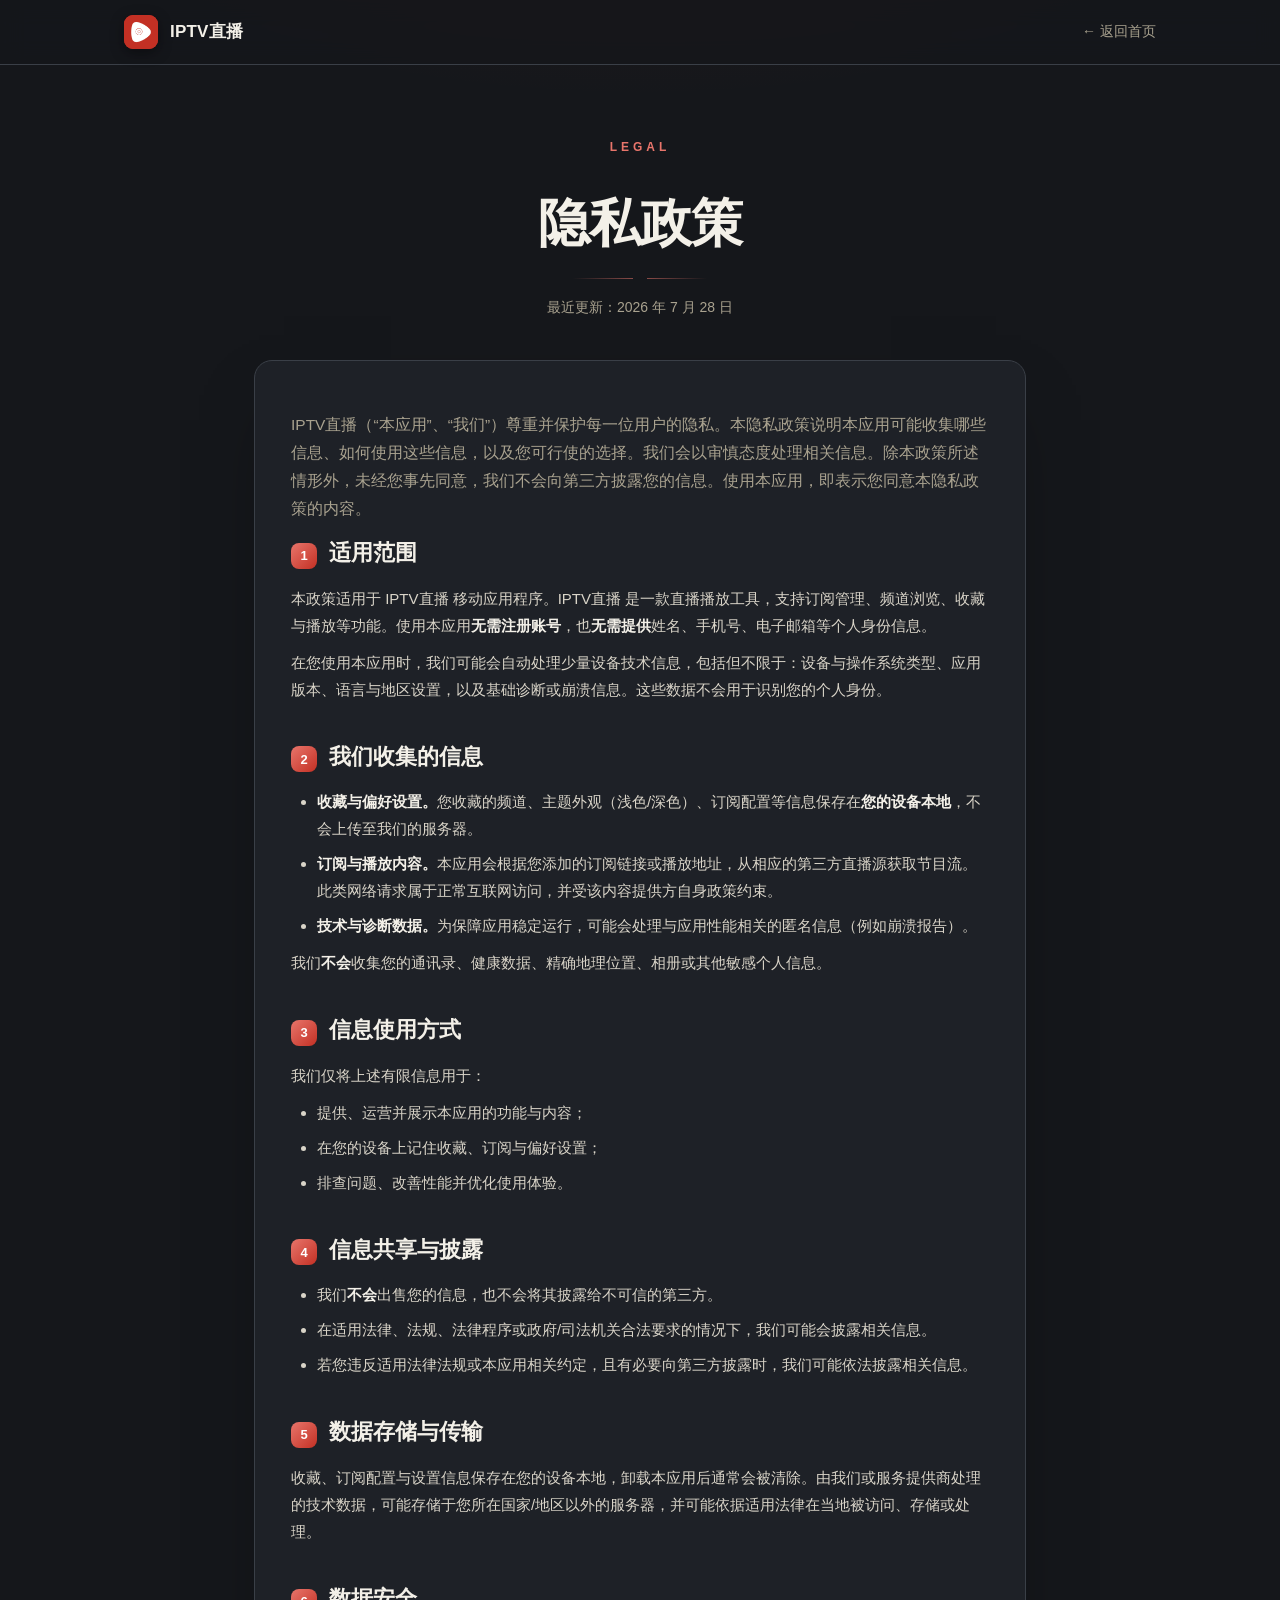
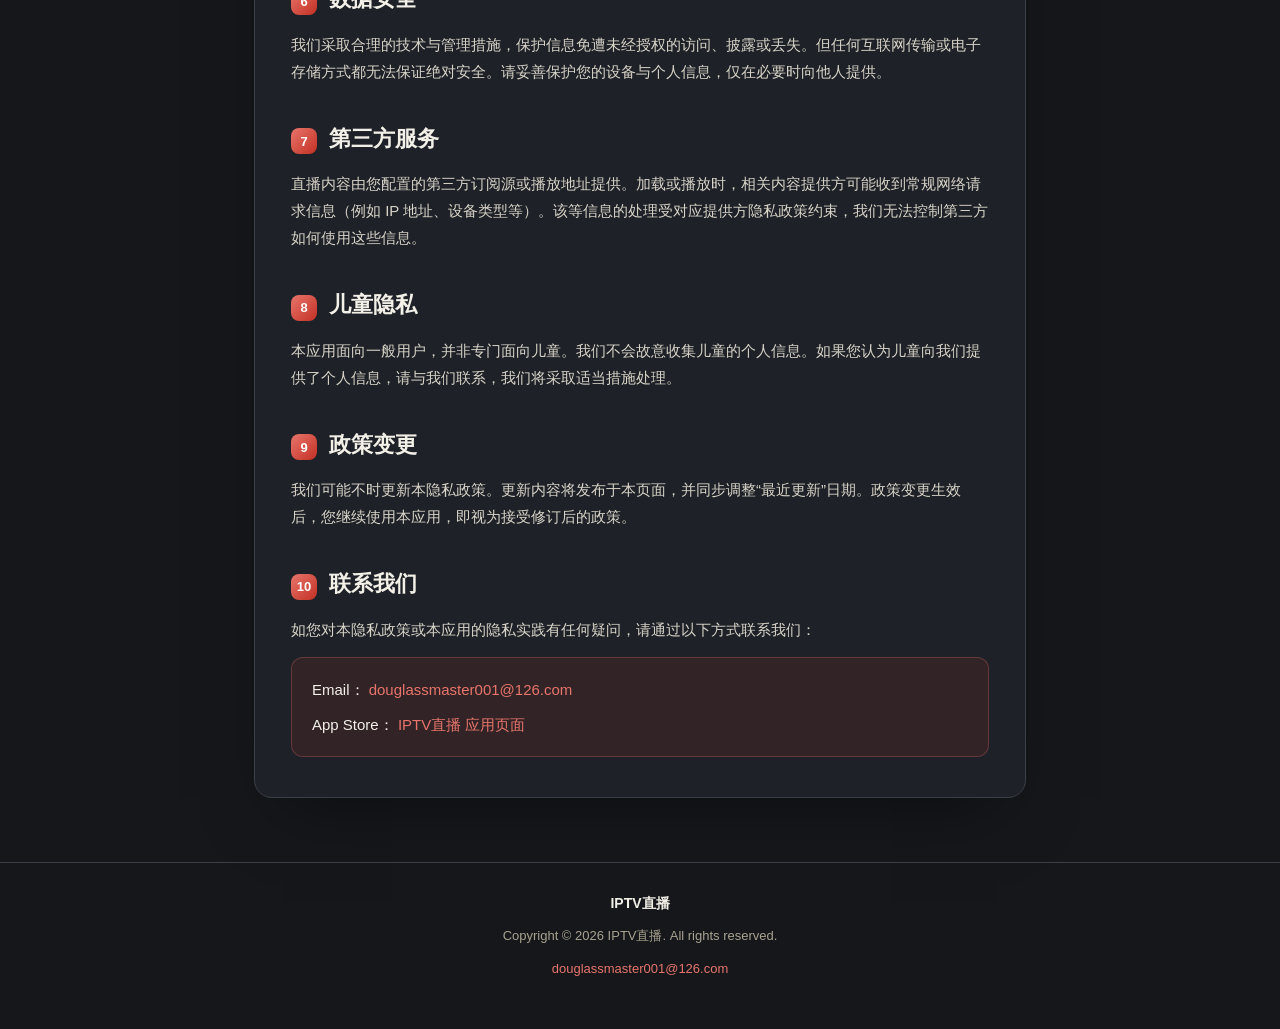
==== support/privacy.html @ 2633f3f6 "Add files via upload" ====
<!DOCTYPE html>
<html lang="zh-CN">
<head>
  <meta charset="UTF-8" />
  <meta name="viewport" content="width=device-width, initial-scale=1.0" />
  <title>隐私政策 — IPTV直播</title>
  <meta
    name="description"
    content="IPTV直播隐私政策。了解应用可能收集的信息、使用方式以及您的隐私选择。"
  />
  <style>
    :root {
      --bg: #15171B;
      --bg-elev: #1E2127;
      --ink: #F3F0E8;
      --muted: #A9A28F;
      --accent: #C33024;
      --accent-soft: #E8756B;
      --border: #3A3F47;
      --shadow: rgba(0, 0, 0, 0.5);
      --maxw: 820px;
    }

    * { box-sizing: border-box; margin: 0; padding: 0; }
    html { scroll-behavior: smooth; }

    body {
      background:
        radial-gradient(1200px 600px at 50% -10%, rgba(195, 48, 36, 0.14), transparent 60%),
        var(--bg);
      color: var(--ink);
      font-family: -apple-system, BlinkMacSystemFont, "SF Pro Text", "PingFang SC",
        "Helvetica Neue", "Segoe UI", sans-serif;
      font-weight: 400;
      line-height: 1.8;
      -webkit-font-smoothing: antialiased;
    }

    a { color: var(--accent-soft); text-decoration: none; }
    a:hover { text-decoration: underline; }

    .wrap { max-width: var(--maxw); margin: 0 auto; padding: 0 24px; }

    header {
      position: sticky; top: 0; z-index: 20;
      backdrop-filter: saturate(140%) blur(12px);
      background: rgba(21, 23, 27, 0.72);
      border-bottom: 1px solid var(--border);
    }
    .nav {
      display: flex; align-items: center; justify-content: space-between; height: 64px;
      max-width: 1080px; margin: 0 auto; padding: 0 24px;
    }
    .brand { display: flex; align-items: center; gap: 12px; color: inherit; text-decoration: none; }
    .brand:hover { text-decoration: none; }
    .brand .logo {
      width: 34px; height: 34px; border-radius: 9px; overflow: hidden;
      box-shadow: 0 4px 14px rgba(0,0,0,0.4);
      background: var(--accent);
    }
    .brand .logo img { width: 100%; height: 100%; display: block; object-fit: cover; }
    .brand .name { font-size: 17px; font-weight: 600; letter-spacing: 0.2px; color: var(--ink); }
    .nav .back { font-size: 14px; color: var(--muted); }
    .nav .back:hover { color: var(--ink); text-decoration: none; }

    .doc-head { text-align: center; padding: 72px 0 40px; }
    .doc-head .eyebrow {
      font-size: 12px; letter-spacing: 4px; text-transform: uppercase;
      color: var(--accent-soft); margin-bottom: 18px; font-weight: 600;
    }
    .doc-head h1 {
      font-size: clamp(34px, 6vw, 52px);
      font-weight: 700; letter-spacing: -0.02em;
    }
    .doc-head .meta { color: var(--muted); font-size: 14px; margin-top: 16px; }

    .rule { display: flex; align-items: center; justify-content: center; gap: 14px; margin: 8px 0 0; }
    .rule::before, .rule::after {
      content: ""; height: 1px; width: 60px;
      background: linear-gradient(90deg, transparent, rgba(232, 117, 107, 0.55));
    }
    .rule::after { background: linear-gradient(90deg, rgba(232, 117, 107, 0.55), transparent); }

    article {
      background: var(--bg-elev);
      border: 1px solid var(--border);
      border-radius: 18px;
      padding: 40px 36px;
      margin-bottom: 64px;
      box-shadow: 0 30px 70px -30px var(--shadow);
    }
    article > p.intro { color: var(--muted); font-size: 15.5px; }

    h2 {
      font-size: 22px; font-weight: 700;
      color: var(--ink);
      margin: 34px 0 12px;
      display: flex; align-items: baseline; gap: 12px;
    }
    h2 .num {
      font-size: 13px; font-weight: 700;
      color: #fff;
      background: linear-gradient(135deg, var(--accent-soft), var(--accent));
      width: 26px; height: 26px; border-radius: 8px;
      display: inline-grid; place-items: center; flex: 0 0 auto;
    }
    h2:first-of-type { margin-top: 10px; }

    p { font-size: 15px; color: #d9d4c8; margin: 10px 0; }
    ul { margin: 10px 0 10px 4px; padding-left: 22px; }
    li { font-size: 15px; color: #d9d4c8; margin: 8px 0; }
    strong { color: var(--ink); font-weight: 600; }

    .contact-box {
      margin-top: 14px;
      padding: 18px 20px;
      border-radius: 12px;
      background: rgba(195, 48, 36, 0.12);
      border: 1px solid rgba(232, 117, 107, 0.28);
    }
    .contact-box p { color: var(--ink); }

    footer {
      border-top: 1px solid var(--border);
      padding: 28px 0 48px;
      color: var(--muted);
      font-size: 13px;
      text-align: center;
    }
    footer .fbrand {
      color: var(--ink); font-weight: 600; margin-bottom: 8px; font-size: 14px;
    }

    @media (max-width: 640px) {
      article { padding: 28px 20px; border-radius: 14px; }
      .doc-head { padding: 48px 0 28px; }
      .nav { padding: 0 16px; }
    }
  </style>
</head>
<body>
  <header>
    <div class="nav">
      <a class="brand" href="./index.html">
        <div class="logo">
          <img src="./assets/app-icon.png" alt="IPTV直播" />
        </div>
        <div class="name">IPTV直播</div>
      </a>
      <a class="back" href="./index.html">← 返回首页</a>
    </div>
  </header>

  <main class="wrap">
    <div class="doc-head">
      <div class="eyebrow">Legal</div>
      <h1>隐私政策</h1>
      <div class="rule"></div>
      <div class="meta">最近更新：2026 年 7 月 28 日</div>
    </div>

    <article>
      <p class="intro">
        IPTV直播（“本应用”、“我们”）尊重并保护每一位用户的隐私。本隐私政策说明本应用可能收集哪些信息、如何使用这些信息，以及您可行使的选择。我们会以审慎态度处理相关信息。除本政策所述情形外，未经您事先同意，我们不会向第三方披露您的信息。使用本应用，即表示您同意本隐私政策的内容。
      </p>

      <h2><span class="num">1</span>适用范围</h2>
      <p>
        本政策适用于 IPTV直播 移动应用程序。IPTV直播 是一款直播播放工具，支持订阅管理、频道浏览、收藏与播放等功能。使用本应用<strong>无需注册账号</strong>，也<strong>无需提供</strong>姓名、手机号、电子邮箱等个人身份信息。
      </p>
      <p>
        在您使用本应用时，我们可能会自动处理少量设备技术信息，包括但不限于：设备与操作系统类型、应用版本、语言与地区设置，以及基础诊断或崩溃信息。这些数据不会用于识别您的个人身份。
      </p>

      <h2><span class="num">2</span>我们收集的信息</h2>
      <ul>
        <li>
          <strong>收藏与偏好设置。</strong>您收藏的频道、主题外观（浅色/深色）、订阅配置等信息保存在<strong>您的设备本地</strong>，不会上传至我们的服务器。
        </li>
        <li>
          <strong>订阅与播放内容。</strong>本应用会根据您添加的订阅链接或播放地址，从相应的第三方直播源获取节目流。此类网络请求属于正常互联网访问，并受该内容提供方自身政策约束。
        </li>
        <li>
          <strong>技术与诊断数据。</strong>为保障应用稳定运行，可能会处理与应用性能相关的匿名信息（例如崩溃报告）。
        </li>
      </ul>
      <p>
        我们<strong>不会</strong>收集您的通讯录、健康数据、精确地理位置、相册或其他敏感个人信息。
      </p>

      <h2><span class="num">3</span>信息使用方式</h2>
      <p>我们仅将上述有限信息用于：</p>
      <ul>
        <li>提供、运营并展示本应用的功能与内容；</li>
        <li>在您的设备上记住收藏、订阅与偏好设置；</li>
        <li>排查问题、改善性能并优化使用体验。</li>
      </ul>

      <h2><span class="num">4</span>信息共享与披露</h2>
      <ul>
        <li>我们<strong>不会</strong>出售您的信息，也不会将其披露给不可信的第三方。</li>
        <li>在适用法律、法规、法律程序或政府/司法机关合法要求的情况下，我们可能会披露相关信息。</li>
        <li>若您违反适用法律法规或本应用相关约定，且有必要向第三方披露时，我们可能依法披露相关信息。</li>
      </ul>

      <h2><span class="num">5</span>数据存储与传输</h2>
      <p>
        收藏、订阅配置与设置信息保存在您的设备本地，卸载本应用后通常会被清除。由我们或服务提供商处理的技术数据，可能存储于您所在国家/地区以外的服务器，并可能依据适用法律在当地被访问、存储或处理。
      </p>

      <h2><span class="num">6</span>数据安全</h2>
      <p>
        我们采取合理的技术与管理措施，保护信息免遭未经授权的访问、披露或丢失。但任何互联网传输或电子存储方式都无法保证绝对安全。请妥善保护您的设备与个人信息，仅在必要时向他人提供。
      </p>

      <h2><span class="num">7</span>第三方服务</h2>
      <p>
        直播内容由您配置的第三方订阅源或播放地址提供。加载或播放时，相关内容提供方可能收到常规网络请求信息（例如 IP 地址、设备类型等）。该等信息的处理受对应提供方隐私政策约束，我们无法控制第三方如何使用这些信息。
      </p>

      <h2><span class="num">8</span>儿童隐私</h2>
      <p>
        本应用面向一般用户，并非专门面向儿童。我们不会故意收集儿童的个人信息。如果您认为儿童向我们提供了个人信息，请与我们联系，我们将采取适当措施处理。
      </p>

      <h2><span class="num">9</span>政策变更</h2>
      <p>
        我们可能不时更新本隐私政策。更新内容将发布于本页面，并同步调整“最近更新”日期。政策变更生效后，您继续使用本应用，即视为接受修订后的政策。
      </p>

      <h2><span class="num">10</span>联系我们</h2>
      <p>如您对本隐私政策或本应用的隐私实践有任何疑问，请通过以下方式联系我们：</p>
      <div class="contact-box">
        <p style="margin:0 0 8px;">
          Email：
          <a href="mailto:douglassmaster001@126.com">douglassmaster001@126.com</a>
        </p>
        <p style="margin:0;">
          App Store：
          <a href="https://apps.apple.com/app/id6747340774" target="_blank" rel="noreferrer">
            IPTV直播 应用页面
          </a>
        </p>
      </div>
    </article>
  </main>

  <footer>
    <div class="wrap">
      <div class="fbrand">IPTV直播</div>
      <div>Copyright © 2026 IPTV直播. All rights reserved.</div>
      <div style="margin-top:10px;">
        <a href="mailto:douglassmaster001@126.com">douglassmaster001@126.com</a>
      </div>
    </div>
  </footer>
</body>
</html>
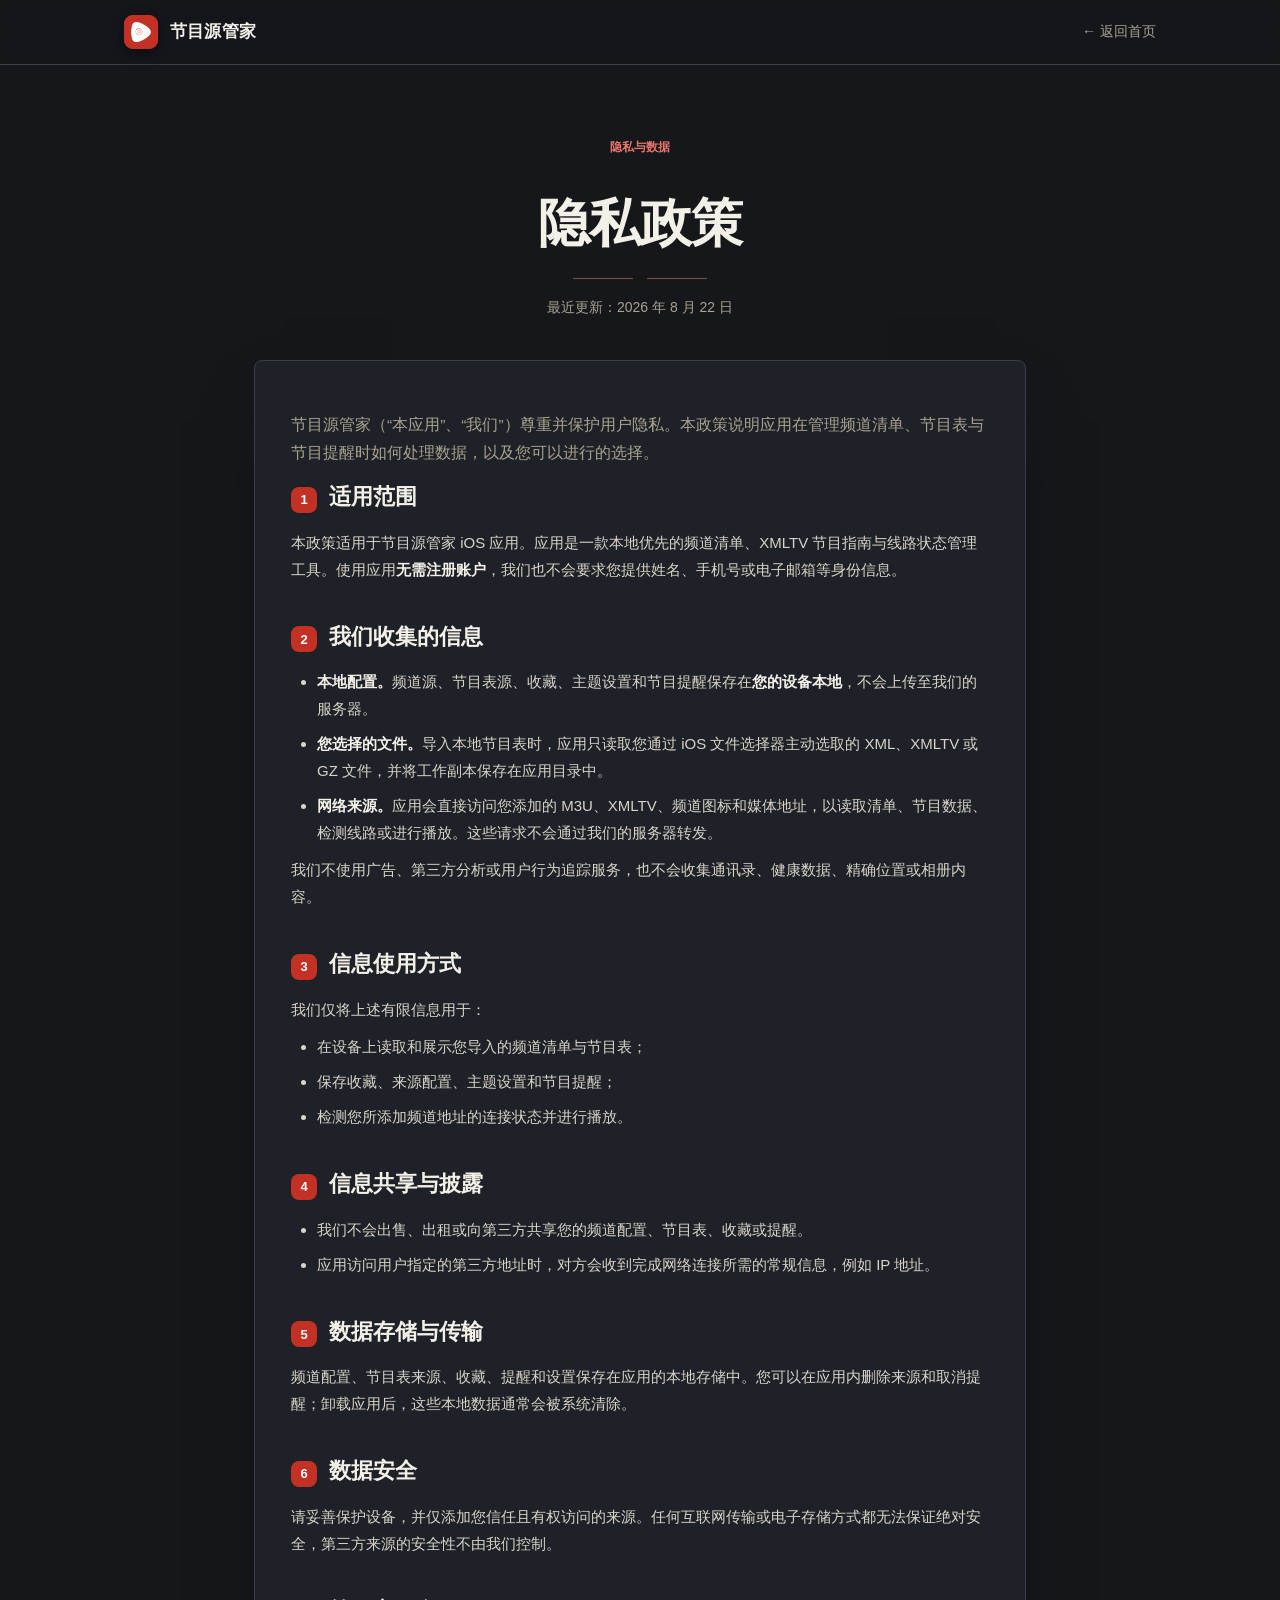
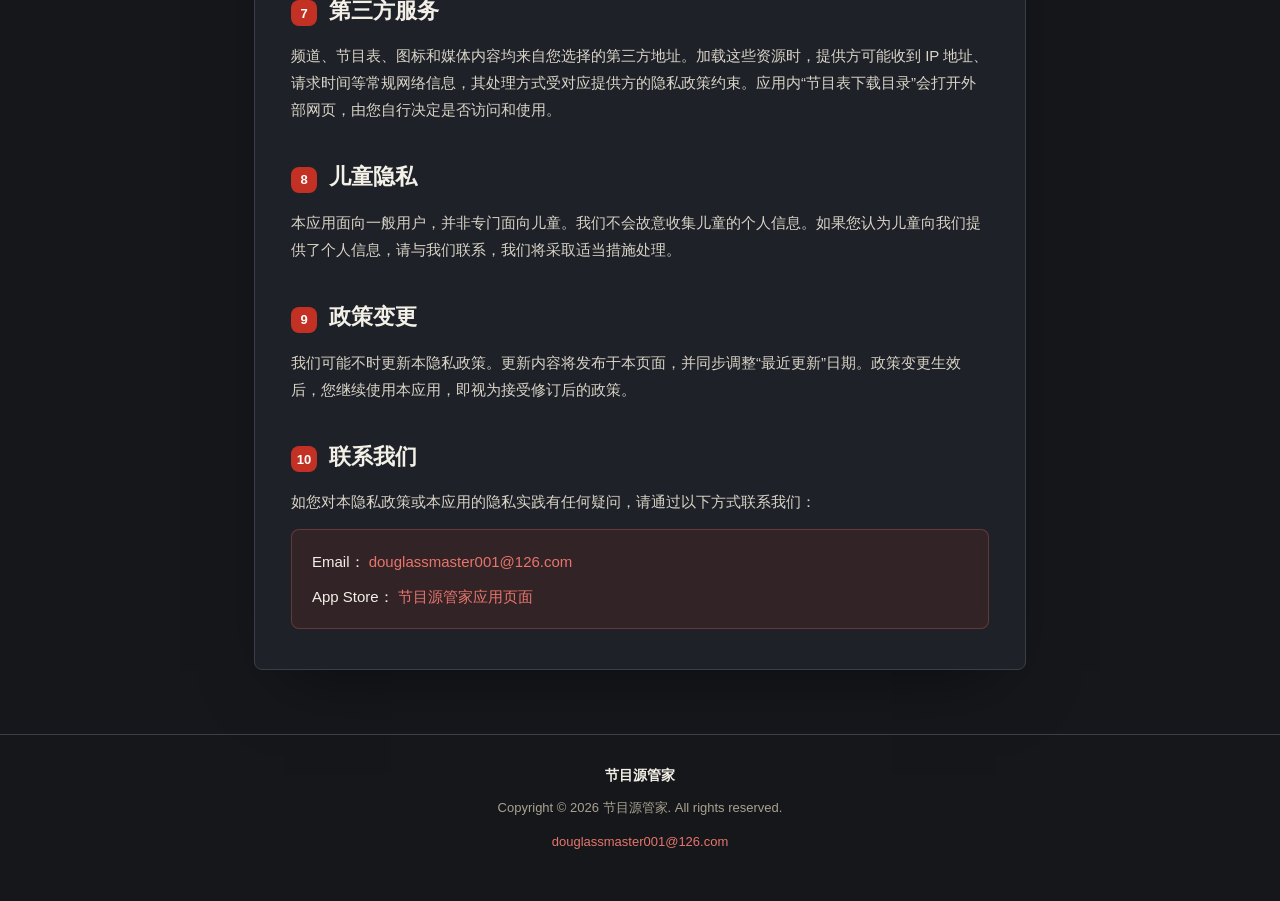
==== commit 42100d8b: "Add files via upload" ====
--- a/support/privacy.html
+++ b/support/privacy.html
@@ -3,10 +3,10 @@
 <head>
   <meta charset="UTF-8" />
   <meta name="viewport" content="width=device-width, initial-scale=1.0" />
-  <title>隐私政策 — IPTV直播</title>
+  <title>隐私政策 — 节目源管家</title>
   <meta
     name="description"
-    content="IPTV直播隐私政策。了解应用可能收集的信息、使用方式以及您的隐私选择。"
+    content="节目源管家隐私政策。了解应用可能收集的信息、使用方式以及您的隐私选择。"
   />
   <style>
     :root {
@@ -25,9 +25,7 @@
     html { scroll-behavior: smooth; }
 
     body {
-      background:
-        radial-gradient(1200px 600px at 50% -10%, rgba(195, 48, 36, 0.14), transparent 60%),
-        var(--bg);
+      background: var(--bg);
       color: var(--ink);
       font-family: -apple-system, BlinkMacSystemFont, "SF Pro Text", "PingFang SC",
         "Helvetica Neue", "Segoe UI", sans-serif;
@@ -65,7 +63,7 @@
 
     .doc-head { text-align: center; padding: 72px 0 40px; }
     .doc-head .eyebrow {
-      font-size: 12px; letter-spacing: 4px; text-transform: uppercase;
+      font-size: 12px; letter-spacing: 0;
       color: var(--accent-soft); margin-bottom: 18px; font-weight: 600;
     }
     .doc-head h1 {
@@ -77,14 +75,13 @@
     .rule { display: flex; align-items: center; justify-content: center; gap: 14px; margin: 8px 0 0; }
     .rule::before, .rule::after {
       content: ""; height: 1px; width: 60px;
-      background: linear-gradient(90deg, transparent, rgba(232, 117, 107, 0.55));
-    }
-    .rule::after { background: linear-gradient(90deg, rgba(232, 117, 107, 0.55), transparent); }
+      background: rgba(232, 117, 107, 0.55);
+    }
 
     article {
       background: var(--bg-elev);
       border: 1px solid var(--border);
-      border-radius: 18px;
+      border-radius: 8px;
       padding: 40px 36px;
       margin-bottom: 64px;
       box-shadow: 0 30px 70px -30px var(--shadow);
@@ -100,7 +97,7 @@
     h2 .num {
       font-size: 13px; font-weight: 700;
       color: #fff;
-      background: linear-gradient(135deg, var(--accent-soft), var(--accent));
+      background: var(--accent);
       width: 26px; height: 26px; border-radius: 8px;
       display: inline-grid; place-items: center; flex: 0 0 auto;
     }
@@ -114,7 +111,7 @@
     .contact-box {
       margin-top: 14px;
       padding: 18px 20px;
-      border-radius: 12px;
+      border-radius: 8px;
       background: rgba(195, 48, 36, 0.12);
       border: 1px solid rgba(232, 117, 107, 0.28);
     }
@@ -132,7 +129,7 @@
     }
 
     @media (max-width: 640px) {
-      article { padding: 28px 20px; border-radius: 14px; }
+      article { padding: 28px 20px; }
       .doc-head { padding: 48px 0 28px; }
       .nav { padding: 0 16px; }
     }
@@ -143,9 +140,9 @@
     <div class="nav">
       <a class="brand" href="./index.html">
         <div class="logo">
-          <img src="./assets/app-icon.png" alt="IPTV直播" />
+          <img src="./assets/app-icon.png" alt="节目源管家" />
         </div>
-        <div class="name">IPTV直播</div>
+        <div class="name">节目源管家</div>
       </a>
       <a class="back" href="./index.html">← 返回首页</a>
     </div>
@@ -153,69 +150,65 @@
 
   <main class="wrap">
     <div class="doc-head">
-      <div class="eyebrow">Legal</div>
+      <div class="eyebrow">隐私与数据</div>
       <h1>隐私政策</h1>
       <div class="rule"></div>
-      <div class="meta">最近更新：2026 年 7 月 28 日</div>
+      <div class="meta">最近更新：2026 年 8 月 22 日</div>
     </div>
 
     <article>
       <p class="intro">
-        IPTV直播（“本应用”、“我们”）尊重并保护每一位用户的隐私。本隐私政策说明本应用可能收集哪些信息、如何使用这些信息，以及您可行使的选择。我们会以审慎态度处理相关信息。除本政策所述情形外，未经您事先同意，我们不会向第三方披露您的信息。使用本应用，即表示您同意本隐私政策的内容。
+        节目源管家（“本应用”、“我们”）尊重并保护用户隐私。本政策说明应用在管理频道清单、节目表与节目提醒时如何处理数据，以及您可以进行的选择。
       </p>
 
       <h2><span class="num">1</span>适用范围</h2>
       <p>
-        本政策适用于 IPTV直播 移动应用程序。IPTV直播 是一款直播播放工具，支持订阅管理、频道浏览、收藏与播放等功能。使用本应用<strong>无需注册账号</strong>，也<strong>无需提供</strong>姓名、手机号、电子邮箱等个人身份信息。
-      </p>
-      <p>
-        在您使用本应用时，我们可能会自动处理少量设备技术信息，包括但不限于：设备与操作系统类型、应用版本、语言与地区设置，以及基础诊断或崩溃信息。这些数据不会用于识别您的个人身份。
+        本政策适用于节目源管家 iOS 应用。应用是一款本地优先的频道清单、XMLTV 节目指南与线路状态管理工具。使用应用<strong>无需注册账户</strong>，我们也不会要求您提供姓名、手机号或电子邮箱等身份信息。
       </p>
 
       <h2><span class="num">2</span>我们收集的信息</h2>
       <ul>
         <li>
-          <strong>收藏与偏好设置。</strong>您收藏的频道、主题外观（浅色/深色）、订阅配置等信息保存在<strong>您的设备本地</strong>，不会上传至我们的服务器。
+          <strong>本地配置。</strong>频道源、节目表源、收藏、主题设置和节目提醒保存在<strong>您的设备本地</strong>，不会上传至我们的服务器。
         </li>
         <li>
-          <strong>订阅与播放内容。</strong>本应用会根据您添加的订阅链接或播放地址，从相应的第三方直播源获取节目流。此类网络请求属于正常互联网访问，并受该内容提供方自身政策约束。
+          <strong>您选择的文件。</strong>导入本地节目表时，应用只读取您通过 iOS 文件选择器主动选取的 XML、XMLTV 或 GZ 文件，并将工作副本保存在应用目录中。
         </li>
         <li>
-          <strong>技术与诊断数据。</strong>为保障应用稳定运行，可能会处理与应用性能相关的匿名信息（例如崩溃报告）。
+          <strong>网络来源。</strong>应用会直接访问您添加的 M3U、XMLTV、频道图标和媒体地址，以读取清单、节目数据、检测线路或进行播放。这些请求不会通过我们的服务器转发。
         </li>
       </ul>
       <p>
-        我们<strong>不会</strong>收集您的通讯录、健康数据、精确地理位置、相册或其他敏感个人信息。
+        我们不使用广告、第三方分析或用户行为追踪服务，也不会收集通讯录、健康数据、精确位置或相册内容。
       </p>
 
       <h2><span class="num">3</span>信息使用方式</h2>
       <p>我们仅将上述有限信息用于：</p>
       <ul>
-        <li>提供、运营并展示本应用的功能与内容；</li>
-        <li>在您的设备上记住收藏、订阅与偏好设置；</li>
-        <li>排查问题、改善性能并优化使用体验。</li>
+        <li>在设备上读取和展示您导入的频道清单与节目表；</li>
+        <li>保存收藏、来源配置、主题设置和节目提醒；</li>
+        <li>检测您所添加频道地址的连接状态并进行播放。</li>
       </ul>
 
       <h2><span class="num">4</span>信息共享与披露</h2>
       <ul>
-        <li>我们<strong>不会</strong>出售您的信息，也不会将其披露给不可信的第三方。</li>
-        <li>在适用法律、法规、法律程序或政府/司法机关合法要求的情况下，我们可能会披露相关信息。</li>
-        <li>若您违反适用法律法规或本应用相关约定，且有必要向第三方披露时，我们可能依法披露相关信息。</li>
+        <li>我们不会出售、出租或向第三方共享您的频道配置、节目表、收藏或提醒。</li>
+        <li>应用访问用户指定的第三方地址时，对方会收到完成网络连接所需的常规信息，例如 IP 地址。</li>
       </ul>
 
       <h2><span class="num">5</span>数据存储与传输</h2>
       <p>
-        收藏、订阅配置与设置信息保存在您的设备本地，卸载本应用后通常会被清除。由我们或服务提供商处理的技术数据，可能存储于您所在国家/地区以外的服务器，并可能依据适用法律在当地被访问、存储或处理。
+        频道配置、节目表来源、收藏、提醒和设置保存在应用的本地存储中。您可以在应用内删除来源和取消提醒；卸载应用后，这些本地数据通常会被系统清除。
       </p>
 
       <h2><span class="num">6</span>数据安全</h2>
       <p>
-        我们采取合理的技术与管理措施，保护信息免遭未经授权的访问、披露或丢失。但任何互联网传输或电子存储方式都无法保证绝对安全。请妥善保护您的设备与个人信息，仅在必要时向他人提供。
+        请妥善保护设备，并仅添加您信任且有权访问的来源。任何互联网传输或电子存储方式都无法保证绝对安全，第三方来源的安全性不由我们控制。
       </p>
 
       <h2><span class="num">7</span>第三方服务</h2>
       <p>
-        直播内容由您配置的第三方订阅源或播放地址提供。加载或播放时，相关内容提供方可能收到常规网络请求信息（例如 IP 地址、设备类型等）。该等信息的处理受对应提供方隐私政策约束，我们无法控制第三方如何使用这些信息。
+        频道、节目表、图标和媒体内容均来自您选择的第三方地址。加载这些资源时，提供方可能收到 IP 地址、请求时间等常规网络信息，其处理方式受对应提供方的隐私政策约束。应用内“节目表下载目录”会打开外部网页，由您自行决定是否访问和使用。
       </p>
 
       <h2><span class="num">8</span>儿童隐私</h2>
@@ -238,7 +231,7 @@
         <p style="margin:0;">
           App Store：
           <a href="https://apps.apple.com/app/id6747340774" target="_blank" rel="noreferrer">
-            IPTV直播 应用页面
+            节目源管家应用页面
           </a>
         </p>
       </div>
@@ -247,8 +240,8 @@
 
   <footer>
     <div class="wrap">
-      <div class="fbrand">IPTV直播</div>
-      <div>Copyright © 2026 IPTV直播. All rights reserved.</div>
+      <div class="fbrand">节目源管家</div>
+      <div>Copyright © 2026 节目源管家. All rights reserved.</div>
       <div style="margin-top:10px;">
         <a href="mailto:douglassmaster001@126.com">douglassmaster001@126.com</a>
       </div>
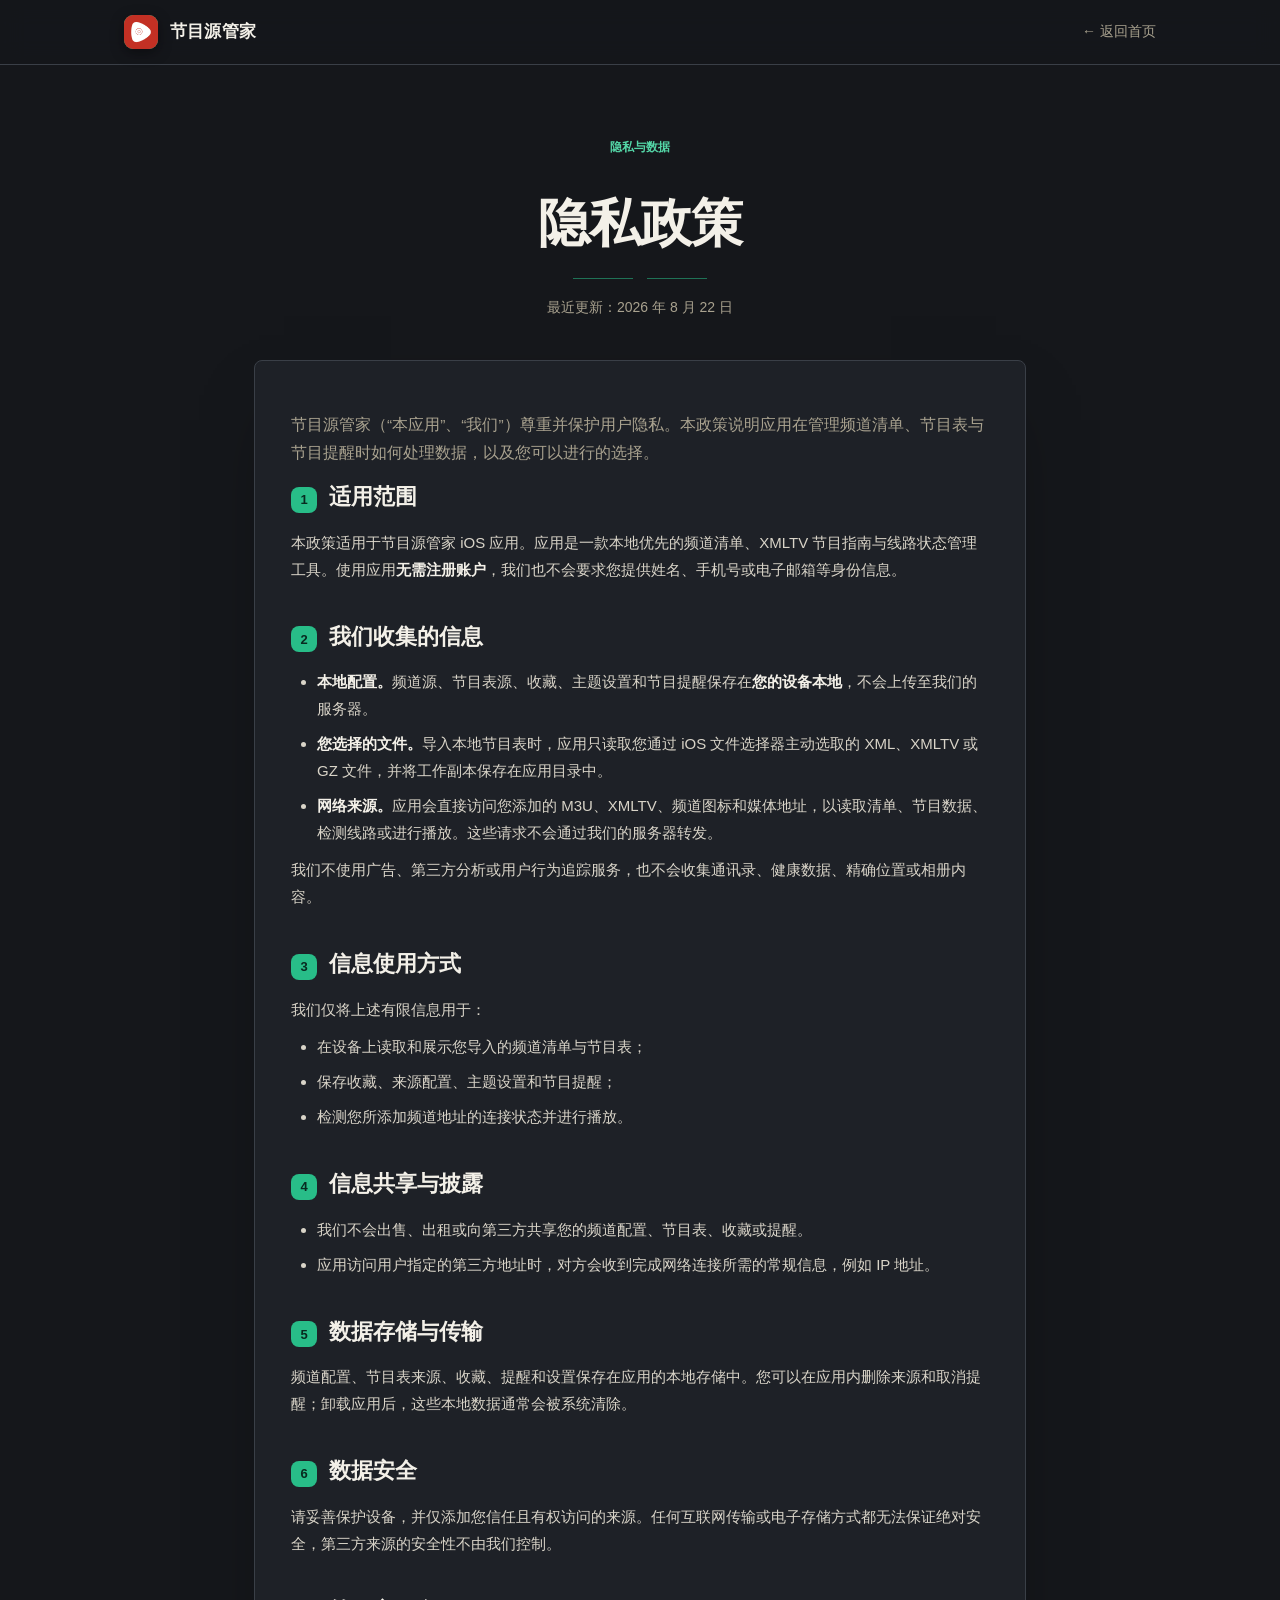
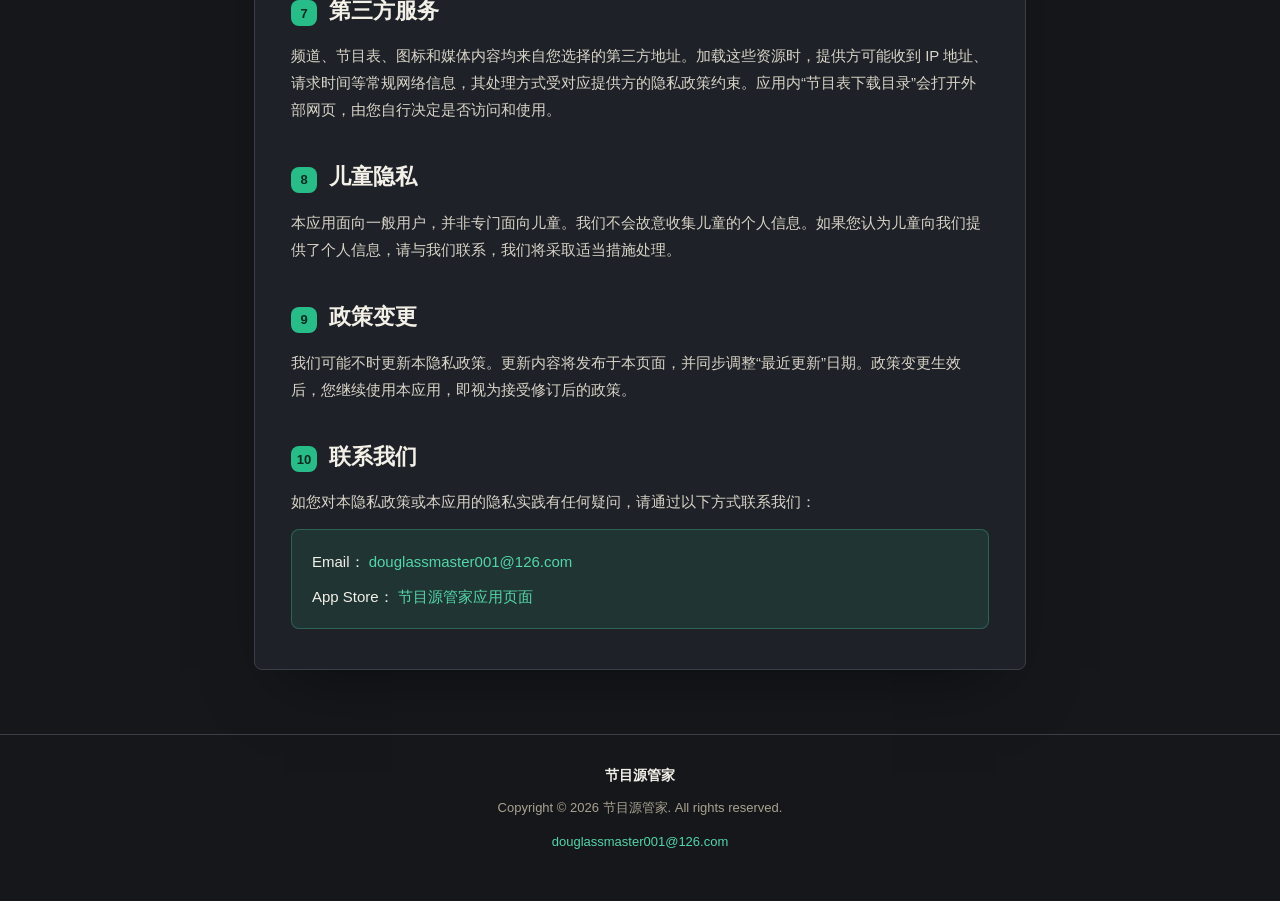
==== commit 2490e729: "Add files via upload" ====
--- a/support/privacy.html
+++ b/support/privacy.html
@@ -3,6 +3,7 @@
 <head>
   <meta charset="UTF-8" />
   <meta name="viewport" content="width=device-width, initial-scale=1.0" />
+  <meta name="theme-color" content="#15171b" />
   <title>隐私政策 — 节目源管家</title>
   <meta
     name="description"
@@ -14,8 +15,8 @@
       --bg-elev: #1E2127;
       --ink: #F3F0E8;
       --muted: #A9A28F;
-      --accent: #C33024;
-      --accent-soft: #E8756B;
+      --accent: #28BD88;
+      --accent-soft: #54D6A7;
       --border: #3A3F47;
       --shadow: rgba(0, 0, 0, 0.5);
       --maxw: 820px;
@@ -75,7 +76,7 @@
     .rule { display: flex; align-items: center; justify-content: center; gap: 14px; margin: 8px 0 0; }
     .rule::before, .rule::after {
       content: ""; height: 1px; width: 60px;
-      background: rgba(232, 117, 107, 0.55);
+      background: rgba(40, 189, 136, 0.55);
     }
 
     article {
@@ -96,7 +97,7 @@
     }
     h2 .num {
       font-size: 13px; font-weight: 700;
-      color: #fff;
+      color: #082A20;
       background: var(--accent);
       width: 26px; height: 26px; border-radius: 8px;
       display: inline-grid; place-items: center; flex: 0 0 auto;
@@ -112,8 +113,8 @@
       margin-top: 14px;
       padding: 18px 20px;
       border-radius: 8px;
-      background: rgba(195, 48, 36, 0.12);
-      border: 1px solid rgba(232, 117, 107, 0.28);
+      background: rgba(40, 189, 136, 0.12);
+      border: 1px solid rgba(84, 214, 167, 0.28);
     }
     .contact-box p { color: var(--ink); }
 
